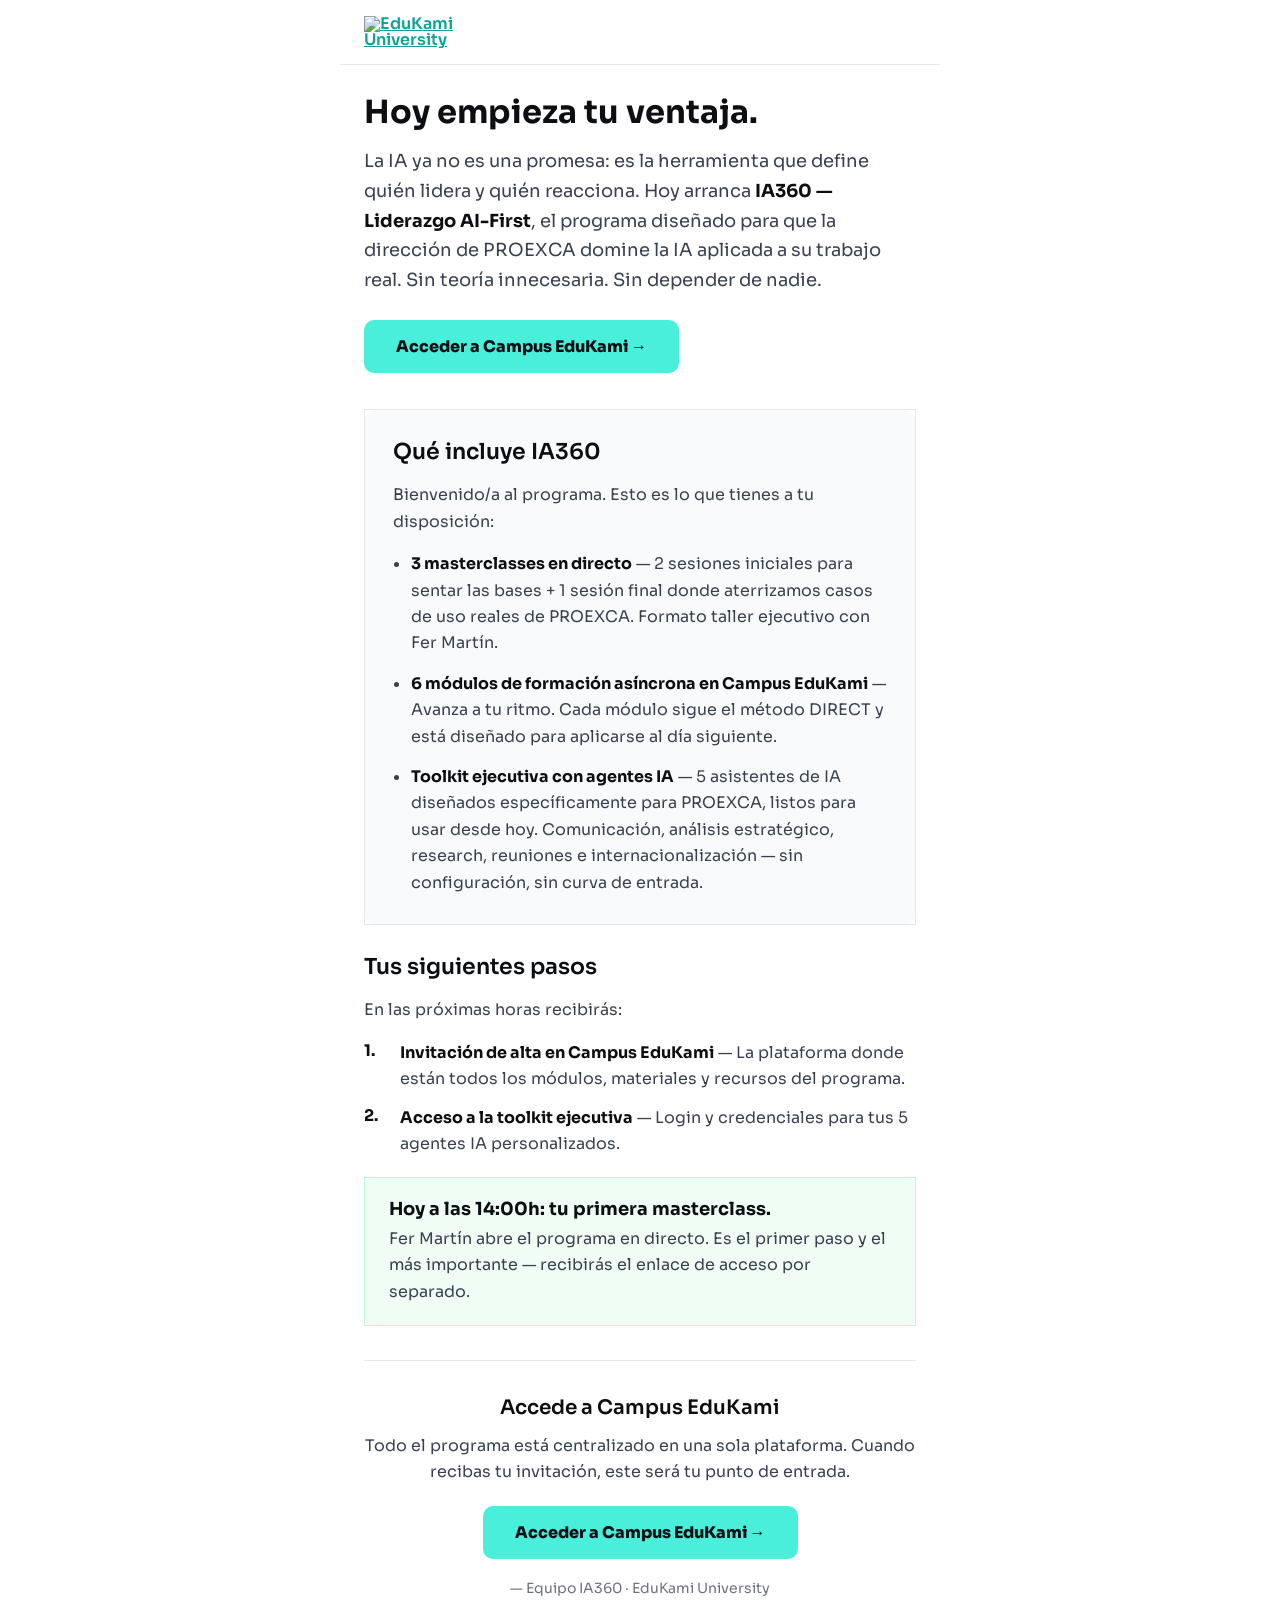
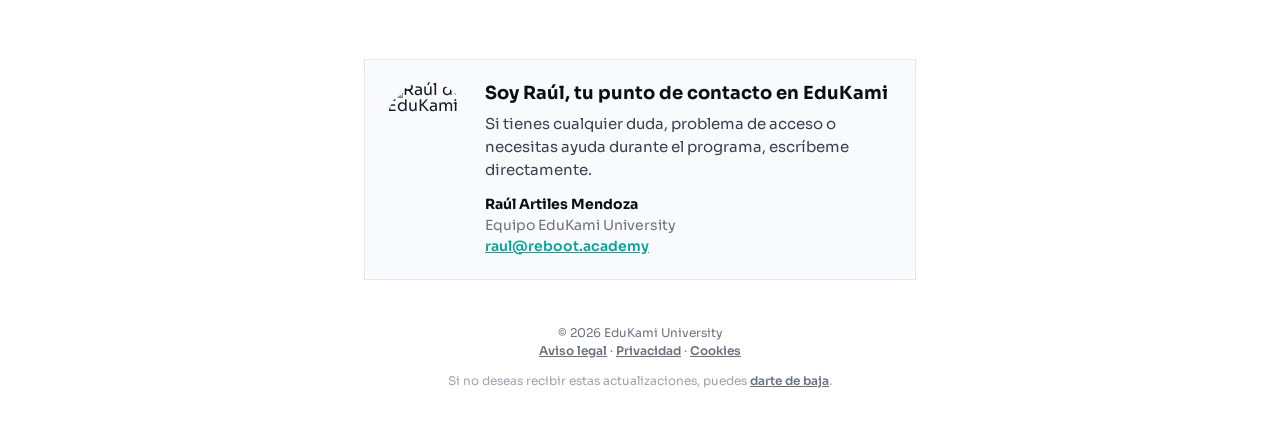
==== 06_emailing/campaigns/2026-03-03_ia360-welcome/email_light.html @ 8fbbdb18 "feat: add emailing module, 2 skills (emailing-copy, emailing-template-layout), and IA360 welcome ema" ====
<!DOCTYPE html>
<html lang="es" xmlns:v="urn:schemas-microsoft-com:vml" xmlns:o="urn:schemas-microsoft-com:office:office">

<head>
    <meta charset="utf-8">
    <meta name="viewport" content="width=device-width, initial-scale=1">
    <meta http-equiv="X-UA-Compatible" content="IE=edge">
    <meta name="x-apple-disable-message-reformatting">
    <title>Hoy empieza IA360 — Liderazgo AI-First</title>

    <!--[if mso]>
    <style>
        * { font-family: Arial, sans-serif !important; }
    </style>
    <![endif]-->

    <style>
        @import url('https://fonts.googleapis.com/css2?family=Sora:wght@400;600;700&display=swap');

        /* Reset */
        body,
        table,
        td,
        a {
            -webkit-text-size-adjust: 100%;
            -ms-text-size-adjust: 100%;
        }

        table,
        td {
            mso-table-lspace: 0pt;
            mso-table-rspace: 0pt;
        }

        img {
            -ms-interpolation-mode: bicubic;
            border: 0;
            height: auto;
            line-height: 100%;
            outline: none;
            text-decoration: none;
            display: block;
        }

        table {
            border-collapse: collapse !important;
        }

        /* PAGE (LIGHT) */
        body {
            height: 100% !important;
            margin: 0 !important;
            padding: 0 !important;
            width: 100% !important;
            background-color: #ffffff;
            color: #111827;
            font-family: 'Sora', Arial, sans-serif;
        }

        /* Typography */
        h1,
        h2,
        h3 {
            color: #0b0f14;
            margin: 0;
            line-height: 1.2;
            font-weight: 700;
        }

        p {
            margin: 0 0 1em 0;
            line-height: 1.65;
            font-size: 18px;
            color: #374151;
        }

        a {
            color: #0aa39a;
            text-decoration: underline;
            font-weight: 600;
        }

        /* Layout */
        .container {
            max-width: 600px;
            margin: 0 auto;
            width: 100%;
        }

        .mobile-padding {
            padding-left: 24px;
            padding-right: 24px;
        }

        /* Surfaces */
        .page-bg {
            background-color: #ffffff;
        }

        .card-bg {
            background-color: #f9fafb;
            border: 1px solid #e5e7eb;
            border-radius: 14px;
        }

        .divider {
            border-top: 1px solid #e5e7eb;
        }

        /* Brand strip (LIGHT) */
        .brand-strip {
            background-color: #ffffff;
            border-bottom: 1px solid #e5e7eb;
        }

        /* Button */
        .btn {
            display: inline-block;
            padding: 16px 32px;
            background-color: #49EFDB;
            color: #0b0f14 !important;
            border-radius: 10px;
            font-weight: 800;
            font-size: 16px;
            text-decoration: none !important;
            text-align: center;
            mso-padding-alt: 0;
        }

        /* Mobile */
        @media screen and (max-width: 600px) {
            .container {
                width: 100% !important;
            }

            .mobile-padding {
                padding-left: 20px !important;
                padding-right: 20px !important;
            }

            h1 {
                font-size: 28px !important;
                line-height: 1.3 !important;
            }

            h2 {
                font-size: 24px !important;
            }

            p {
                font-size: 16px !important;
                line-height: 1.65 !important;
            }

            .btn {
                display: block !important;
                width: 100% !important;
                padding: 16px 0 !important;
            }

            .stack-column {
                display: block !important;
                width: 100% !important;
                max-width: 100% !important;
                padding-bottom: 16px;
            }
        }
    </style>
</head>

<body style="margin:0; padding:0; background-color:#ffffff;">

    <!-- Preheader -->
    <div style="display:none; max-height:0; overflow:hidden; opacity:0; color:transparent;">
        Tu programa de IA aplicada para directivos arranca hoy.
        &nbsp;&zwnj;&nbsp;&zwnj;&nbsp;&zwnj;&nbsp;&zwnj;&nbsp;
    </div>

    <center class="page-bg">
        <table role="presentation" width="100%" cellspacing="0" cellpadding="0" border="0" class="page-bg">
            <tr>
                <td align="center">

                    <table role="presentation" width="600" cellspacing="0" cellpadding="0" border="0" class="container">

                        <!-- Header / Logo -->
                        <tr>
                            <td class="mobile-padding brand-strip" style="padding:16px 24px;">
                                <a href="https://www.edukami.ai/es/" target="_blank">
                                    <img src="https://i.ibb.co/6RKR7qqj/Logo-Edukami-University-black-1.png"
                                        alt="EduKami University" width="140" style="display:block;">
                                </a>
                            </td>
                        </tr>

                        <!-- Hero -->
                        <tr>
                            <td class="mobile-padding" style="padding:28px 24px 36px;">
                                <h1 style="margin:0 0 16px; font-size:32px; line-height:1.2; font-weight:700; color:#0b0f14;">Hoy empieza tu ventaja.</h1>
                                <p style="margin:0 0 24px; font-size:18px; line-height:1.65; color:#374151;">
                                    La IA ya no es una promesa: es la herramienta que define quién lidera y quién reacciona. Hoy arranca <strong style="color:#0b0f14;">IA360 — Liderazgo AI-First</strong>, el programa diseñado para que la dirección de PROEXCA domine la IA aplicada a su trabajo real. Sin teoría innecesaria. Sin depender de nadie.
                                </p>

                                <table role="presentation" cellspacing="0" cellpadding="0" border="0">
                                    <tr>
                                        <td>
                                            <a class="btn" href="https://app.edukami.ai/login" target="_blank"
                                                style="display:inline-block; padding:16px 32px; background-color:#49EFDB; color:#0b0f14; border-radius:10px; font-weight:800; font-size:16px; text-decoration:none; text-align:center;">
                                                Acceder a Campus EduKami &rarr;
                                            </a>
                                        </td>
                                    </tr>
                                </table>
                            </td>
                        </tr>

                        <!-- S1: Qué incluye IA360 -->
                        <tr>
                            <td class="mobile-padding" style="padding:0 24px 28px;">
                                <table role="presentation" width="100%" class="card-bg" style="background-color:#f9fafb; border:1px solid #e5e7eb; border-radius:14px;">
                                    <tr>
                                        <td style="padding:28px;">
                                            <h2 style="margin:0 0 16px; font-size:22px; line-height:1.3; font-weight:600; color:#0b0f14;">Qué incluye IA360</h2>
                                            <p style="margin:0 0 16px; font-size:16px; line-height:1.65; color:#374151;">
                                                Bienvenido/a al programa. Esto es lo que tienes a tu disposición:
                                            </p>

                                            <ul style="margin:0; padding-left:18px;">
                                                <li style="margin:0 0 14px; color:#374151; font-size:16px; line-height:1.65;">
                                                    <strong style="color:#0b0f14;">3 masterclasses en directo</strong> — 2 sesiones iniciales para sentar las bases + 1 sesión final donde aterrizamos casos de uso reales de PROEXCA. Formato taller ejecutivo con Fer Martín.
                                                </li>
                                                <li style="margin:0 0 14px; color:#374151; font-size:16px; line-height:1.65;">
                                                    <strong style="color:#0b0f14;">6 módulos de formación asíncrona en Campus EduKami</strong> — Avanza a tu ritmo. Cada módulo sigue el método DIRECT y está diseñado para aplicarse al día siguiente.
                                                </li>
                                                <li style="margin:0; color:#374151; font-size:16px; line-height:1.65;">
                                                    <strong style="color:#0b0f14;">Toolkit ejecutiva con agentes IA</strong> — 5 asistentes de IA diseñados específicamente para PROEXCA, listos para usar desde hoy. Comunicación, análisis estratégico, research, reuniones e internacionalización — sin configuración, sin curva de entrada.
                                                </li>
                                            </ul>
                                        </td>
                                    </tr>
                                </table>
                            </td>
                        </tr>

                        <!-- S2: Siguientes pasos -->
                        <tr>
                            <td class="mobile-padding" style="padding:0 24px 34px;">
                                <h2 style="margin:0 0 16px; font-size:22px; line-height:1.3; font-weight:600; color:#0b0f14;">Tus siguientes pasos</h2>
                                <p style="margin:0 0 16px; font-size:16px; line-height:1.65; color:#374151;">
                                    En las próximas horas recibirás:
                                </p>

                                <table role="presentation" width="100%" cellspacing="0" cellpadding="0" border="0">
                                    <tr>
                                        <td style="padding:0 0 12px;">
                                            <table role="presentation" cellspacing="0" cellpadding="0" border="0">
                                                <tr>
                                                    <td width="28" valign="top" style="font-size:16px; font-weight:700; color:#0b0f14; padding-right:8px;">1.</td>
                                                    <td style="font-size:16px; line-height:1.65; color:#374151; font-family:'Sora', Arial, sans-serif;">
                                                        <strong style="color:#0b0f14;">Invitación de alta en Campus EduKami</strong> — La plataforma donde están todos los módulos, materiales y recursos del programa.
                                                    </td>
                                                </tr>
                                            </table>
                                        </td>
                                    </tr>
                                    <tr>
                                        <td style="padding:0 0 20px;">
                                            <table role="presentation" cellspacing="0" cellpadding="0" border="0">
                                                <tr>
                                                    <td width="28" valign="top" style="font-size:16px; font-weight:700; color:#0b0f14; padding-right:8px;">2.</td>
                                                    <td style="font-size:16px; line-height:1.65; color:#374151; font-family:'Sora', Arial, sans-serif;">
                                                        <strong style="color:#0b0f14;">Acceso a la toolkit ejecutiva</strong> — Login y credenciales para tus 5 agentes IA personalizados.
                                                    </td>
                                                </tr>
                                            </table>
                                        </td>
                                    </tr>
                                </table>

                                <table role="presentation" width="100%" cellspacing="0" cellpadding="0" border="0" style="background-color:#f0fdf4; border-radius:10px; border:1px solid #bbf7d0;">
                                    <tr>
                                        <td style="padding:20px 24px;">
                                            <p style="margin:0 0 4px; font-size:18px; font-weight:700; color:#0b0f14; line-height:1.3;">
                                                Hoy a las 14:00h: tu primera masterclass.
                                            </p>
                                            <p style="margin:0; font-size:16px; line-height:1.65; color:#374151;">
                                                Fer Martín abre el programa en directo. Es el primer paso y el más importante — recibirás el enlace de acceso por separado.
                                            </p>
                                        </td>
                                    </tr>
                                </table>
                            </td>
                        </tr>

                        <!-- Final CTA -->
                        <tr>
                            <td class="mobile-padding" style="padding:0 24px 44px; text-align:center;">
                                <table role="presentation" width="100%" class="divider" style="border-top:1px solid #e5e7eb;">
                                    <tr>
                                        <td style="padding-top:34px;">
                                            <h3 style="margin:0 0 12px; font-size:20px; line-height:1.3; font-weight:600; color:#0b0f14;">Accede a Campus EduKami</h3>
                                            <p style="margin:0 0 20px; font-size:16px; line-height:1.65; color:#374151;">
                                                Todo el programa está centralizado en una sola plataforma. Cuando recibas tu invitación, este será tu punto de entrada.
                                            </p>

                                            <table role="presentation" cellspacing="0" cellpadding="0" border="0" style="margin:0 auto;">
                                                <tr>
                                                    <td>
                                                        <a class="btn" href="https://app.edukami.ai/login" target="_blank"
                                                            style="display:inline-block; padding:16px 32px; background-color:#49EFDB; color:#0b0f14; border-radius:10px; font-weight:800; font-size:16px; text-decoration:none; text-align:center;">
                                                            Acceder a Campus EduKami &rarr;
                                                        </a>
                                                    </td>
                                                </tr>
                                            </table>

                                            <p style="margin-top:18px; font-size:14px; color:#6b7280;">— Equipo IA360 &middot; EduKami University</p>
                                        </td>
                                    </tr>
                                </table>
                            </td>
                        </tr>

                        <!-- Raúl (soporte) -->
                        <tr>
                            <td class="mobile-padding" style="padding:0 24px 44px;">
                                <table role="presentation" width="100%" class="card-bg" style="background-color:#f9fafb; border:1px solid #e5e7eb; border-radius:14px;">
                                    <tr>
                                        <td style="padding:22px;">
                                            <table role="presentation" width="100%" cellspacing="0" cellpadding="0" border="0">
                                                <tr>
                                                    <td width="80" valign="top" style="width:80px; padding-right:18px;" class="stack-column">
                                                        <img src="https://i.ibb.co/qMSzG88P/raul-saluda.jpg"
                                                            alt="Raúl de EduKami" width="80" height="80"
                                                            style="width:80px; height:80px; border-radius:50%; display:block; object-fit:cover;">
                                                    </td>
                                                    <td valign="top" class="stack-column">
                                                        <h4 style="margin:0 0 8px; font-family:'Sora', Arial, sans-serif; font-size:18px; font-weight:700; color:#0b0f14;">
                                                            Soy Raúl, tu punto de contacto en EduKami
                                                        </h4>
                                                        <p style="margin:0 0 12px; font-family:'Sora', Arial, sans-serif; font-size:15px; line-height:1.55; color:#374151;">
                                                            Si tienes cualquier duda, problema de acceso o necesitas ayuda durante el programa, escríbeme directamente.
                                                        </p>
                                                        <p style="margin:0; font-family:'Sora', Arial, sans-serif; font-size:14px; line-height:1.5; color:#6b7280;">
                                                            <strong style="color:#0b0f14;">Raúl Artiles Mendoza</strong><br>
                                                            Equipo EduKami University<br>
                                                            <a href="mailto:raul@reboot.academy" target="_blank"
                                                                style="color:#0aa39a; text-decoration:underline;">raul@reboot.academy</a>
                                                        </p>
                                                    </td>
                                                </tr>
                                            </table>
                                        </td>
                                    </tr>
                                </table>
                            </td>
                        </tr>

                        <!-- Footer -->
                        <tr>
                            <td class="mobile-padding" style="padding:0 24px 36px; text-align:center;">
                                <p style="margin:0 0 12px; font-family:'Sora', Arial, sans-serif; font-size:12px; line-height:1.5; color:#6b7280;">
                                    &copy; 2026 EduKami University<br>
                                    <a href="https://app.edukami.ai/legal" target="_blank"
                                        style="color:#6b7280; text-decoration:underline;">Aviso legal</a> &middot;
                                    <a href="https://reboot.academy/legal/privacy-policy" target="_blank"
                                        style="color:#6b7280; text-decoration:underline;">Privacidad</a> &middot;
                                    <a href="https://app.edukami.ai/legal/cookies-policy" target="_blank"
                                        style="color:#6b7280; text-decoration:underline;">Cookies</a>
                                </p>
                                <p style="margin:0; font-family:'Sora', Arial, sans-serif; font-size:12px; line-height:1.5; color:#9ca3af;">
                                    Si no deseas recibir estas actualizaciones, puedes <a href="#" style="color:#6b7280; text-decoration:underline;">darte de baja</a>.
                                </p>
                            </td>
                        </tr>

                    </table>

                </td>
            </tr>
        </table>
    </center>
</body>

</html>
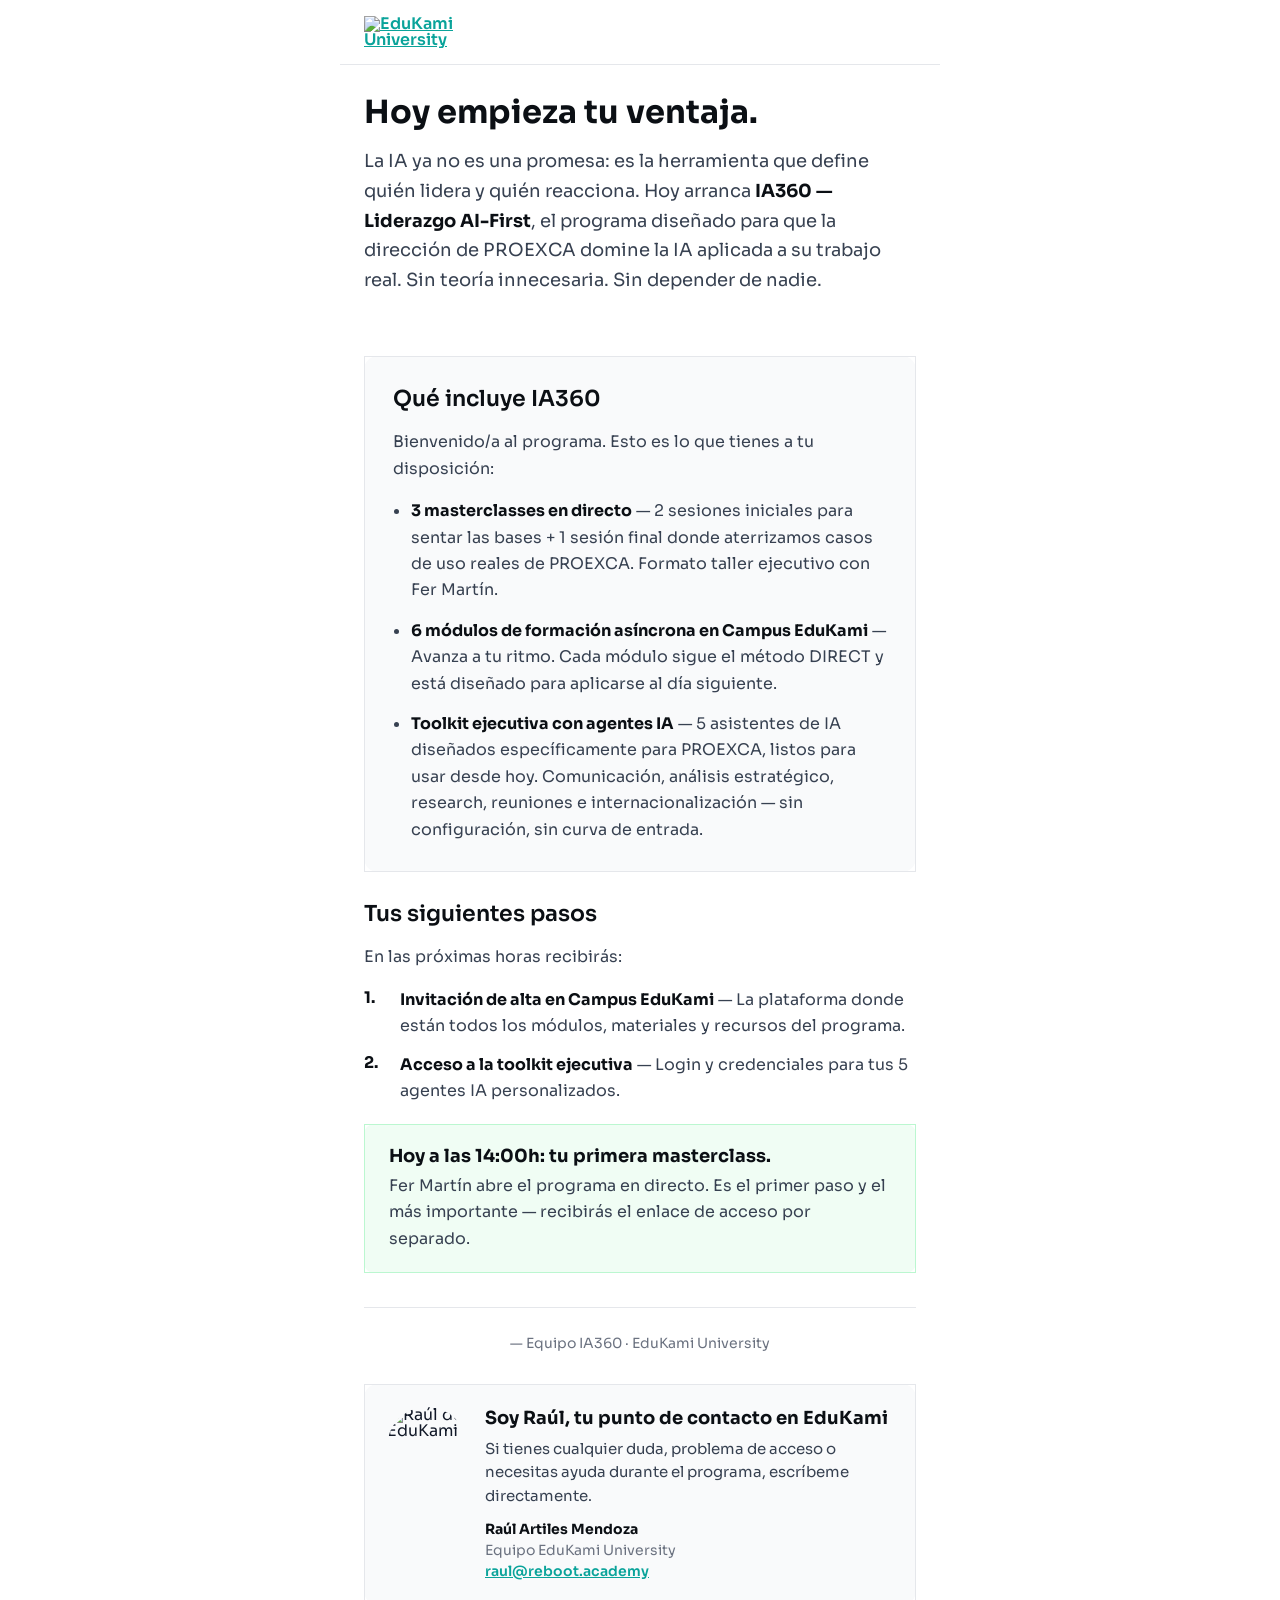
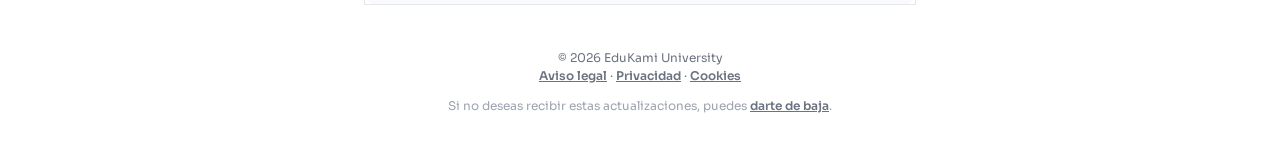
==== commit c78e1a7a: "update" ====
--- a/06_emailing/campaigns/2026-03-03_ia360-welcome/email_light.html
+++ b/06_emailing/campaigns/2026-03-03_ia360-welcome/email_light.html
@@ -201,16 +201,6 @@
                                     La IA ya no es una promesa: es la herramienta que define quién lidera y quién reacciona. Hoy arranca <strong style="color:#0b0f14;">IA360 — Liderazgo AI-First</strong>, el programa diseñado para que la dirección de PROEXCA domine la IA aplicada a su trabajo real. Sin teoría innecesaria. Sin depender de nadie.
                                 </p>
 
-                                <table role="presentation" cellspacing="0" cellpadding="0" border="0">
-                                    <tr>
-                                        <td>
-                                            <a class="btn" href="https://app.edukami.ai/login" target="_blank"
-                                                style="display:inline-block; padding:16px 32px; background-color:#49EFDB; color:#0b0f14; border-radius:10px; font-weight:800; font-size:16px; text-decoration:none; text-align:center;">
-                                                Acceder a Campus EduKami &rarr;
-                                            </a>
-                                        </td>
-                                    </tr>
-                                </table>
                             </td>
                         </tr>
 
@@ -292,29 +282,13 @@
                             </td>
                         </tr>
 
-                        <!-- Final CTA -->
-                        <tr>
-                            <td class="mobile-padding" style="padding:0 24px 44px; text-align:center;">
+                        <!-- Cierre -->
+                        <tr>
+                            <td class="mobile-padding" style="padding:0 24px 28px; text-align:center;">
                                 <table role="presentation" width="100%" class="divider" style="border-top:1px solid #e5e7eb;">
                                     <tr>
-                                        <td style="padding-top:34px;">
-                                            <h3 style="margin:0 0 12px; font-size:20px; line-height:1.3; font-weight:600; color:#0b0f14;">Accede a Campus EduKami</h3>
-                                            <p style="margin:0 0 20px; font-size:16px; line-height:1.65; color:#374151;">
-                                                Todo el programa está centralizado en una sola plataforma. Cuando recibas tu invitación, este será tu punto de entrada.
-                                            </p>
-
-                                            <table role="presentation" cellspacing="0" cellpadding="0" border="0" style="margin:0 auto;">
-                                                <tr>
-                                                    <td>
-                                                        <a class="btn" href="https://app.edukami.ai/login" target="_blank"
-                                                            style="display:inline-block; padding:16px 32px; background-color:#49EFDB; color:#0b0f14; border-radius:10px; font-weight:800; font-size:16px; text-decoration:none; text-align:center;">
-                                                            Acceder a Campus EduKami &rarr;
-                                                        </a>
-                                                    </td>
-                                                </tr>
-                                            </table>
-
-                                            <p style="margin-top:18px; font-size:14px; color:#6b7280;">— Equipo IA360 &middot; EduKami University</p>
+                                        <td style="padding-top:24px;">
+                                            <p style="margin:0; font-size:14px; color:#6b7280;">— Equipo IA360 &middot; EduKami University</p>
                                         </td>
                                     </tr>
                                 </table>
